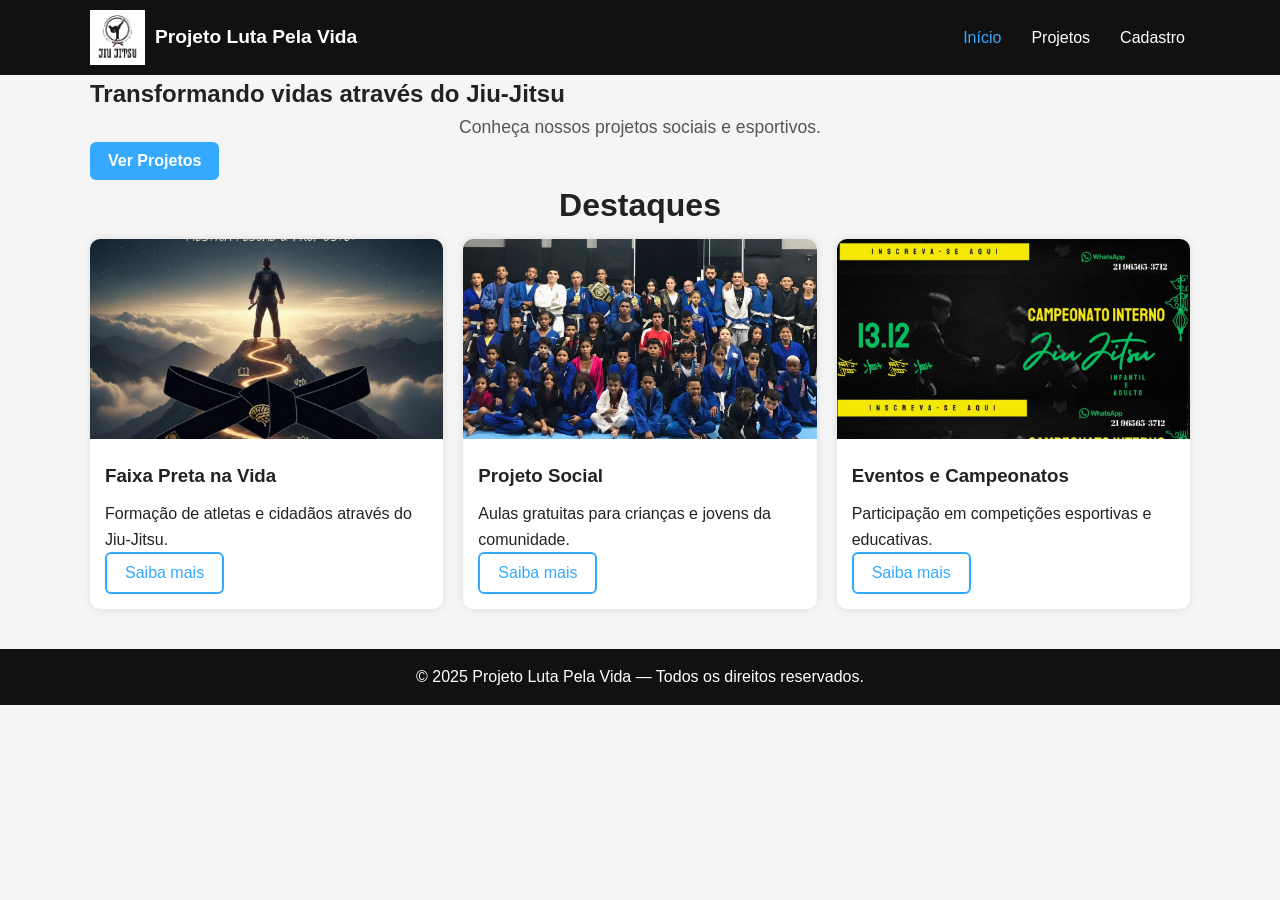
==== index.html @ c26e2a67 "Primeiro commit da parte 4" ====
<!DOCTYPE html>
<html lang="pt-BR">
<head>
<meta charset="UTF-8">
<meta name="viewport" content="width=device-width, initial-scale=1.0">
<title>Projeto Luta Pela Vida</title>
<link rel="stylesheet" href="assets/css/style.css">
</head>

<body>

<header class="header">
  <div class="container">
    <div class="brand">
      <img src="assets/images/logo.png" alt="Logo Projeto Luta Pela Vida">
      <div class="brand-title">Projeto Luta Pela Vida</div>
    </div>

    <nav class="nav" aria-label="Menu principal">
      <ul>
        <li><a href="index.html" class="active">Início</a></li>
        <li class="has-dropdown" tabindex="0">
          <a href="projetos.html">Projetos</a>
          <div class="dropdown" role="menu" aria-hidden="true">
            <a href="pages/projetos.html#faixa-preta">Faixa Preta</a>
            <a href="pages/projetos.html#formacao">Formação</a>
            <a href="pages/projetos.html#camp">Camp</a>
          </div>
        </li>
        <li><a href="pages/cadastro.html">Cadastro</a></li>
      </ul>
    </nav>

    <button class="hamburger" aria-label="Abrir menu">
      <span class="bar"></span><span class="bar"></span><span class="bar"></span>
    </button>
  </div>

  <div class="mobile-nav" aria-hidden="true">
    <div class="panel">
      <a href="index.html">Início</a>
     <a href="pages/projetos.html">Projetos</a>
      <a href="pages/cadastro.html">Cadastro</a>
    </div>
  </div>
</header>

<main>

<!-- HERO -->
<section class="hero-inicial">
    <div class="container text-center">
        <h1>Transformando vidas através do Jiu-Jitsu</h1>
        <p class="lead">Conheça nossos projetos sociais e esportivos.</p>
        <button class="btn btn-primary" onclick="window.location='projetos.html'">Ver Projetos</button>
    </div>
</section>

<!-- CARDS DESTAQUES -->
<section class="container mt-3">
  <h2 class="section-title">Destaques</h2>

  <div class="cards">
    <article class="card">
      <img src="assets/images/projeto3.jpeg" alt="Faixa Preta na Vida">
      <div class="card-body">
        <h3>Faixa Preta na Vida</h3>
        <p>Formação de atletas e cidadãos através do Jiu-Jitsu.</p>
        <button class="btn btn-outline" onclick="window.location='projetos.html'">Saiba mais</button>
      </div>
    </article>

    <article class="card">
      <img src="assets/images/projeto1.jpeg" alt="Projeto Social">
      <div class="card-body">
        <h3>Projeto Social</h3>
        <p>Aulas gratuitas para crianças e jovens da comunidade.</p>
        <button class="btn btn-outline" onclick="window.location='projetos.html'">Saiba mais</button>
      </div>
    </article>

    <article class="card">
      <img src="assets/images/projeto2.jpeg" alt="Eventos e Campeonatos">
      <div class="card-body">
        <h3>Eventos e Campeonatos</h3>
        <p>Participação em competições esportivas e educativas.</p>
        <button class="btn btn-outline" onclick="window.location='projetos.html'">Saiba mais</button>
      </div>
    </article>
  </div>
</section>

</main>

<footer class="footer">
  <p>&copy; 2025 Projeto Luta Pela Vida — Todos os direitos reservados.</p>
</footer>

<script src="assets/js/main.js" defer></script>
</body>
</html>
---- assets/css/style.css ----
/* ------------------------------ */
/* RESET / BASE */
/* ------------------------------ */
* {
  margin: 0;
  padding: 0;
  box-sizing: border-box;
}

html {
  scroll-behavior: smooth;
}

body {
  font-family: Arial, Helvetica, sans-serif;
  background: #f5f5f5;
  color: #222;
  line-height: 1.6;
}

/* Containers */
.container {
  width: 90%;
  max-width: 1100px;
  margin: auto;
}

.mt-2 {
  margin-top: 2rem;
}

/* Global titles */
h2 {
  font-size: 2rem;
  margin-bottom: .5rem;
  text-align: center;
}

.lead {
  text-align: center;
  font-size: 1.1rem;
  color: #555;
}

/* ------------------------------ */
/* HEADER */
/* ------------------------------ */
.header {
  background: #111;
  padding: 10px 0;
  color: #fff;
  position: sticky;
  top: 0;
  z-index: 1000;
}

.header .container {
  display: flex;
  align-items: center;
  justify-content: space-between;
}

.brand {
  display: flex;
  align-items: center;
  gap: 10px;
}

.brand img {
  height: 55px;
}

.brand-title {
  font-size: 1.2rem;
  font-weight: bold;
}

/* Menu desktop */
.nav ul {
  list-style: none;
  display: flex;
  gap: 20px;
}

.nav a {
  color: #fff;
  text-decoration: none;
  font-size: 1rem;
  padding: 8px 5px;
  transition: .2s;
}

.nav a:hover,
.nav a.active {
  color: #35a9ff;
}

/* Dropdown */
.has-dropdown {
  position: relative;
}

.dropdown {
  position: absolute;
  top: 35px;
  left: 0;
  background: #222;
  padding: 10px;
  border-radius: 6px;
  display: none;
  flex-direction: column;
  min-width: 160px;
}

.has-dropdown:hover .dropdown {
  display: flex;
}

.dropdown a {
  color: #fff !important;
  padding: 6px 0;
}

.dropdown a:hover {
  color: #35a9ff !important;
}

/* ------------------------------ */
/* MENU MOBILE */
/* ------------------------------ */
.hamburger {
  display: none;
  flex-direction: column;
  gap: 5px;
  background: transparent;
  border: none;
  cursor: pointer;
}

.hamburger .bar {
  height: 3px;
  width: 25px;
  background: #fff;
}

.mobile-nav {
  display: none;
  background: #111;
  padding: 20px;
}

.mobile-nav a {
  display: block;
  color: #fff;
  padding: 12px 0;
  font-size: 1.1rem;
  text-decoration: none;
}

/* ------------------------------ */
/* HERO (títulos principais das páginas) */
/* ------------------------------ */
.hero {
  padding: 60px 0 20px;
}

/* ------------------------------ */
/* CARDS DE PROJETOS */
/* ------------------------------ */
.cards {
  display: grid;
  grid-template-columns: repeat(auto-fit, minmax(290px, 1fr));
  gap: 20px;
  margin-bottom: 40px;
}

.card {
  background: #fff;
  border-radius: 10px;
  overflow: hidden;
  box-shadow: 0 0 8px rgba(0,0,0,0.1);
  transition: .3s;
}

.card:hover {
  transform: translateY(-4px);
}

.card img {
  width: 100%;
  height: 200px;
  object-fit: cover;
}

.card-body {
  padding: 15px;
}

.card-body h3 {
  margin-bottom: 10px;
}

/* Badges */
.badges {
  display: flex;
  gap: 8px;
}

.badge {
  background: #35a9ff;
  color: #fff;
  padding: 4px 8px;
  font-size: .8rem;
  border-radius: 5px;
}

.badge--sec {
  background: #222;
}

/* Footer */
footer {
  margin-top: 40px;
  background: #111;
  color: #fff;
  text-align: center;
  padding: 15px 0;
}

/* ------------------------------ */
/* FORMULÁRIOS (cadastro.html) */
/* ------------------------------ */
.form-card {
  background: #fff;
  padding: 25px;
  border-radius: 10px;
  max-width: 600px;
  margin: 20px auto 60px;
  box-shadow: 0 0 10px rgba(0,0,0,0.1);
}

.form-group {
  margin-bottom: 15px;
}

.form-group label {
  font-weight: bold;
  display: block;
  margin-bottom: 4px;
}

.form-group input,
.form-group select {
  width: 100%;
  padding: 10px;
  border: 1px solid #ccc;
  border-radius: 6px;
}

/* Buttons */
.btn {
  cursor: pointer;
  border: none;
  padding: 10px 18px;
  font-size: 1rem;
  border-radius: 6px;
}

.btn-primary {
  background: #35a9ff;
  color: #fff;
  font-weight: bold;
}

.btn-outline {
  background: transparent;
  color: #35a9ff;
  border: 2px solid #35a9ff;
}

.w-100 {
  width: 100%;
}

.sucesso {
  color: green;
  font-weight: bold;
  text-align: center;
  margin-top: 20px;
}

/* ------------------------------ */
/* RESPONSIVO */
/* ------------------------------ */
@media (max-width: 768px) {
  .nav {
    display: none;
  }

  .hamburger {
    display: flex;
  }

  .mobile-nav {
    display: block;
  }
}
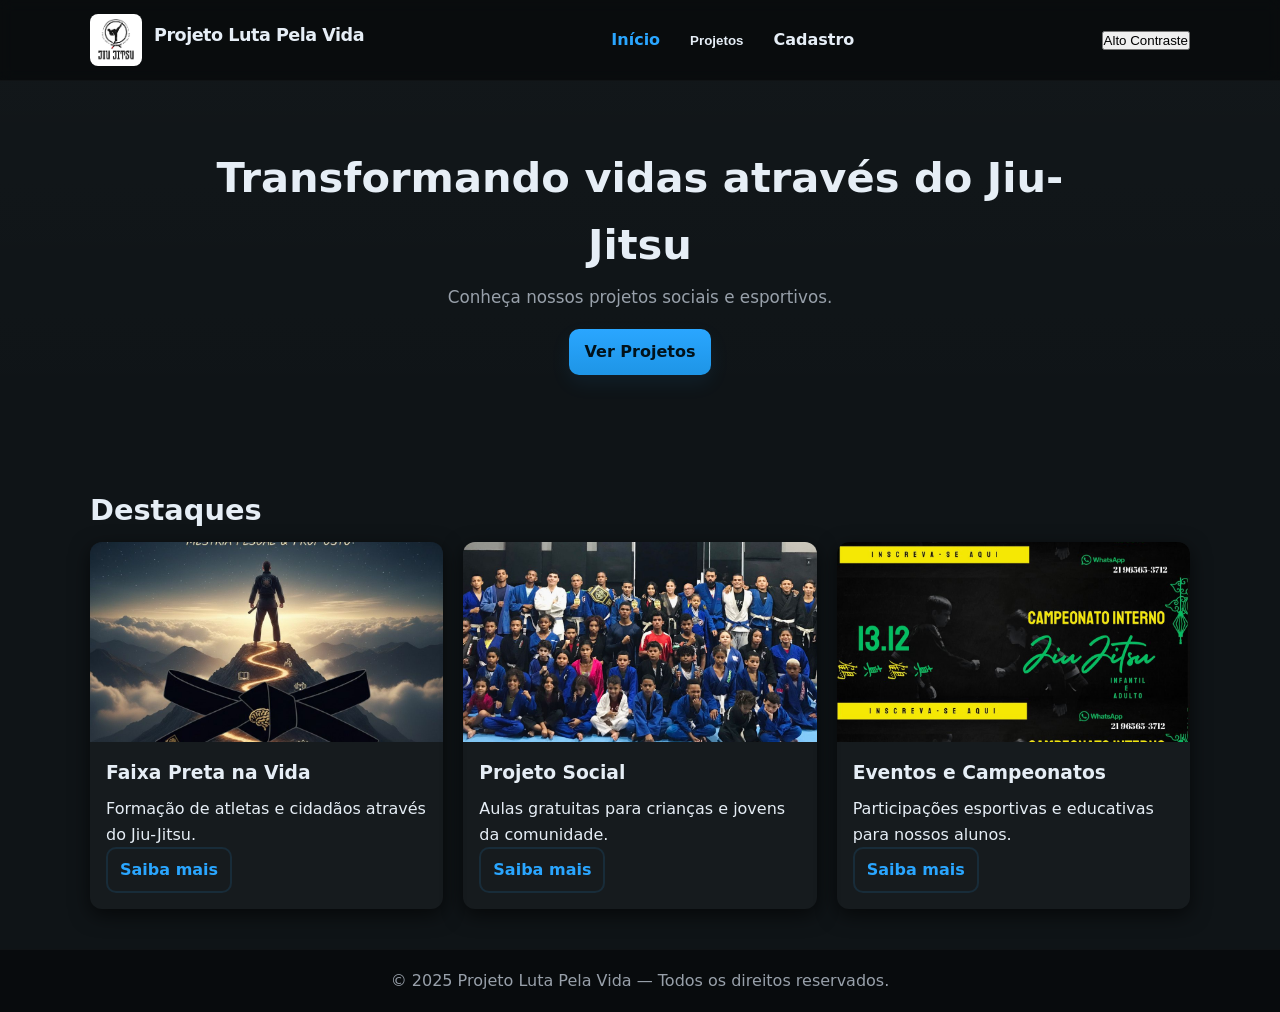
==== commit 95d356b0: "Atualização do layout e correções de CSS" ====
--- a/index.html
+++ b/index.html
@@ -1,95 +1,104 @@
 <!DOCTYPE html>
 <html lang="pt-BR">
 <head>
-<meta charset="UTF-8">
-<meta name="viewport" content="width=device-width, initial-scale=1.0">
+<meta charset="UTF-8" />
+<meta name="viewport" content="width=device-width, initial-scale=1.0" />
 <title>Projeto Luta Pela Vida</title>
-<link rel="stylesheet" href="assets/css/style.css">
+<link rel="stylesheet" href="assets/css/style.css" />
 </head>
+<body>
 
-<body>
+<a href="#conteudo-principal" class="skip-link">Pular para o conteúdo</a>
 
 <header class="header">
   <div class="container">
     <div class="brand">
-      <img src="assets/images/logo.png" alt="Logo Projeto Luta Pela Vida">
-      <div class="brand-title">Projeto Luta Pela Vida</div>
+      <img src="assets/images/logo.png" alt="Logo Projeto Luta Pela Vida" />
+      <h1 class="brand-title">Projeto Luta Pela Vida</h1>
     </div>
 
     <nav class="nav" aria-label="Menu principal">
       <ul>
         <li><a href="index.html" class="active">Início</a></li>
-        <li class="has-dropdown" tabindex="0">
-          <a href="projetos.html">Projetos</a>
-          <div class="dropdown" role="menu" aria-hidden="true">
-            <a href="pages/projetos.html#faixa-preta">Faixa Preta</a>
-            <a href="pages/projetos.html#formacao">Formação</a>
-            <a href="pages/projetos.html#camp">Camp</a>
+
+        <li class="has-dropdown">
+          <button 
+            class="dropdown-btn" 
+            aria-expanded="false" 
+            aria-controls="menu-projetos">
+            Projetos
+          </button>
+
+          <div id="menu-projetos" class="dropdown" role="menu" aria-hidden="true">
+            <a role="menuitem" href="pages/projetos.html#faixa-preta">Faixa Preta</a>
+            <a role="menuitem" href="pages/projetos.html#formacao">Formação</a>
+            <a role="menuitem" href="pages/projetos.html#camp">Camp</a>
           </div>
         </li>
+
         <li><a href="pages/cadastro.html">Cadastro</a></li>
       </ul>
     </nav>
 
-    <button class="hamburger" aria-label="Abrir menu">
-      <span class="bar"></span><span class="bar"></span><span class="bar"></span>
+    <button class="hamburger" aria-label="Abrir menu" aria-expanded="false" aria-controls="mobile-nav">
+      <span class="bar"></span>
+      <span class="bar"></span>
+      <span class="bar"></span>
     </button>
+
+    <button id="btn-contraste" class="btn-contraste" aria-pressed="false">Alto Contraste</button>
   </div>
 
-  <div class="mobile-nav" aria-hidden="true">
+  <nav id="mobile-nav" class="mobile-nav" aria-hidden="true">
     <div class="panel">
       <a href="index.html">Início</a>
-     <a href="pages/projetos.html">Projetos</a>
+      <a href="pages/projetos.html">Projetos</a>
       <a href="pages/cadastro.html">Cadastro</a>
     </div>
-  </div>
+  </nav>
 </header>
 
-<main>
+<main id="conteudo-principal">
+  <section class="hero-inicial">
+    <div class="container hero-content">
+      <h2>Transformando vidas através do Jiu-Jitsu</h2>
+      <p class="lead">Conheça nossos projetos sociais e esportivos.</p>
+      <a class="btn btn-primary" href="pages/projetos.html">Ver Projetos</a>
+    </div>
+  </section>
 
-<!-- HERO -->
-<section class="hero-inicial">
-    <div class="container text-center">
-        <h1>Transformando vidas através do Jiu-Jitsu</h1>
-        <p class="lead">Conheça nossos projetos sociais e esportivos.</p>
-        <button class="btn btn-primary" onclick="window.location='projetos.html'">Ver Projetos</button>
+  <section class="container mt-3">
+    <h2 class="section-title">Destaques</h2>
+
+    <div class="cards">
+      <article class="card card-click" tabindex="0" role="link" aria-label="Faixa Preta na Vida">
+        <img src="assets/images/projeto3.jpeg" alt="Faixa Preta na Vida">
+        <div class="card-body">
+          <h3>Faixa Preta na Vida</h3>
+          <p>Formação de atletas e cidadãos através do Jiu-Jitsu.</p>
+          <a class="btn btn-outline" href="pages/projetos.html#faixa-preta">Saiba mais</a>
+        </div>
+      </article>
+
+      <article class="card card-click" tabindex="0" role="link" aria-label="Projeto Social de Formação">
+        <img src="assets/images/projeto1.jpeg" alt="Projeto Social">
+        <div class="card-body">
+          <h3>Projeto Social</h3>
+          <p>Aulas gratuitas para crianças e jovens da comunidade.</p>
+          <a class="btn btn-outline" href="pages/projetos.html#formacao">Saiba mais</a>
+        </div>
+      </article>
+
+      <article class="card card-click" tabindex="0" role="link" aria-label="Eventos e Campeonatos">
+        <img src="assets/images/projeto2.jpeg" alt="Eventos e Campeonatos">
+        <div class="card-body">
+          <h3>Eventos e Campeonatos</h3>
+          <p>Participações esportivas e educativas para nossos alunos.</p>
+          <a class="btn btn-outline" href="pages/projetos.html#camp">Saiba mais</a>
+        </div>
+      </article>
     </div>
-</section>
-
-<!-- CARDS DESTAQUES -->
-<section class="container mt-3">
-  <h2 class="section-title">Destaques</h2>
-
-  <div class="cards">
-    <article class="card">
-      <img src="assets/images/projeto3.jpeg" alt="Faixa Preta na Vida">
-      <div class="card-body">
-        <h3>Faixa Preta na Vida</h3>
-        <p>Formação de atletas e cidadãos através do Jiu-Jitsu.</p>
-        <button class="btn btn-outline" onclick="window.location='projetos.html'">Saiba mais</button>
-      </div>
-    </article>
-
-    <article class="card">
-      <img src="assets/images/projeto1.jpeg" alt="Projeto Social">
-      <div class="card-body">
-        <h3>Projeto Social</h3>
-        <p>Aulas gratuitas para crianças e jovens da comunidade.</p>
-        <button class="btn btn-outline" onclick="window.location='projetos.html'">Saiba mais</button>
-      </div>
-    </article>
-
-    <article class="card">
-      <img src="assets/images/projeto2.jpeg" alt="Eventos e Campeonatos">
-      <div class="card-body">
-        <h3>Eventos e Campeonatos</h3>
-        <p>Participação em competições esportivas e educativas.</p>
-        <button class="btn btn-outline" onclick="window.location='projetos.html'">Saiba mais</button>
-      </div>
-    </article>
-  </div>
-</section>
-
+  </section>
 </main>
 
 <footer class="footer">
--- a/assets/css/style.css
+++ b/assets/css/style.css
@@ -1,307 +1,178 @@
-/* ------------------------------ */
+/* -----------------------------------------------------------
+   STYLE: Dark Minimalista Premium
+   ----------------------------------------------------------- */
+
 /* RESET / BASE */
-/* ------------------------------ */
-* {
-  margin: 0;
-  padding: 0;
-  box-sizing: border-box;
+* { margin:0; padding:0; box-sizing:border-box; }
+html { scroll-behavior:smooth; }
+body {
+  font-family: Inter, system-ui, "Helvetica Neue", Arial, sans-serif;
+  background: var(--bg);
+  color: var(--text);
+  line-height:1.6;
+  -webkit-font-smoothing:antialiased;
+  -moz-osx-font-smoothing:grayscale;
 }
 
-html {
-  scroll-behavior: smooth;
+/* VARIÁVEIS (dark premium) */
+:root{
+  --bg: #0f1417;
+  --surface: rgba(255,255,255,0.02);
+  --card-bg: rgba(255,255,255,0.03);
+  --glass: linear-gradient(180deg, rgba(255,255,255,0.02), rgba(255,255,255,0.015));
+  --text: #e6eef6;
+  --muted: #98a0aa;
+  --primary: #2aa6ff;
+  --primary-600: #1e95e6;
+  --accent: #7afcff;
+  --header-bg: rgba(8,10,12,0.8);
+  --footer-bg: rgba(8,10,12,0.85);
+  --card-shadow: 0 6px 20px rgba(0,0,0,0.6);
+  --focus-ring: 3px solid rgba(42,166,255,0.22);
+  --radius: 12px;
 }
 
-body {
-  font-family: Arial, Helvetica, sans-serif;
-  background: #f5f5f5;
-  color: #222;
-  line-height: 1.6;
+/* Dark variations (optional) */
+.dark-mode { /* kept for compatibility */
+  --bg:#0b0f11;
 }
 
-/* Containers */
-.container {
-  width: 90%;
-  max-width: 1100px;
-  margin: auto;
+/* Alto contraste style */
+.high-contrast {
+  --bg: #000;
+  --text: #fff;
+  --primary: #ff0;
+  --card-bg: #000;
 }
 
-.mt-2 {
-  margin-top: 2rem;
+/* SKIP LINK */
+.skip-link {
+  position:absolute; left:10px; top:-60px;
+  background:var(--primary); color:#001;
+  padding:10px 14px; border-radius:8px; z-index:9999;
+  font-weight:700; transition:0.22s;
+}
+.skip-link:focus { top:12px; outline:none; }
+
+/* CONTAINERS */
+.container { width:90%; max-width:1100px; margin:0 auto; }
+.mt-2 { margin-top:2rem; }
+.mt-3 { margin-top:3rem; }
+.text-center { text-align:center; }
+
+/* TYPO */
+h1,h2,h3 { color:var(--text); margin-bottom:.6rem; }
+h1 { font-size:2.2rem; letter-spacing:-0.5px; }
+h2 { font-size:1.8rem; }
+.lead { color:var(--muted); font-size:1.05rem; }
+
+/* HEADER */
+.header {
+  background: var(--header-bg);
+  backdrop-filter: blur(6px);
+  padding:14px 0;
+  position:sticky; top:0; z-index:1000;
+  border-bottom: 1px solid rgba(255,255,255,0.03);
+}
+.header .container { display:flex; align-items:center; justify-content:space-between; gap:12px; }
+.brand { display:flex; align-items:center; gap:12px; }
+.brand img { height:52px; border-radius:8px; }
+.brand-title { font-size:1.1rem; font-weight:700; color:var(--text); }
+
+/* NAV */
+.nav ul { list-style:none; display:flex; gap:18px; align-items:center; }
+.nav a, .dropdown-btn {
+  color:var(--text); text-decoration:none; font-weight:600;
+  background:none; border:none; cursor:pointer; padding:8px 6px; border-radius:8px;
+}
+.nav a.active { color:var(--primary); }
+.nav a:hover, .dropdown-btn:hover { color:var(--primary); transform:translateY(-1px); }
+
+/* focus styles */
+a:focus, button:focus, input:focus, select:focus { outline:var(--focus-ring); outline-offset:3px; }
+
+/* DROPDOWN */
+.has-dropdown { position:relative; }
+.dropdown {
+  position:absolute; top:54px; left:0;
+  background:var(--card-bg); min-width:200px;
+  padding:10px; border-radius:10px; box-shadow:var(--card-shadow);
+  display:none; flex-direction:column; gap:6px; z-index:900;
+}
+.dropdown[aria-hidden="false"] { display:flex; }
+.dropdown a { color:var(--text); padding:8px 10px; border-radius:8px; text-decoration:none; }
+.dropdown a:hover { background:rgba(42,166,255,0.06); color:var(--primary); }
+
+/* HAMBURGER */
+.hamburger { display:none; background:none; border:none; cursor:pointer; padding:8px; border-radius:8px; }
+.hamburger .bar { width:26px; height:3px; background:var(--text); display:block; margin:4px 0; border-radius:2px; }
+
+/* MOBILE NAV */
+.mobile-nav { display:none; background:var(--header-bg); padding:18px; border-top:1px solid rgba(255,255,255,0.03); }
+.mobile-nav[aria-hidden="false"] { display:block; }
+.mobile-nav .panel a { display:block; padding:10px 0; color:var(--text); text-decoration:none; }
+
+/* HERO */
+.hero-inicial { padding:64px 0; background: linear-gradient(180deg, rgba(255,255,255,0.01), transparent); }
+.hero-content { max-width:920px; margin:0 auto; text-align:center; }
+.hero-content h2 { font-size:2.6rem; margin-bottom:6px; color:var(--text); }
+.hero-content .lead { margin-bottom:18px; }
+
+/* CARDS */
+.cards { display:grid; grid-template-columns:repeat(auto-fit,minmax(260px,1fr)); gap:20px; margin-bottom:30px; }
+.card {
+  background:var(--card-bg); border-radius:12px; overflow:hidden; box-shadow:var(--card-shadow);
+  transition:transform .28s ease, box-shadow .28s ease;
+}
+.card:hover { transform:translateY(-8px); box-shadow:0 20px 40px rgba(0,0,0,0.55); cursor:pointer; }
+.card img { width:100%; height:200px; object-fit:cover; display:block; }
+.card-body { padding:16px; color:var(--text); }
+.card-body h3 { margin-bottom:8px; }
+
+/* small utility */
+.w-100 { width:100%; display:inline-block; }
+
+/* FORMS */
+.form-card {
+  background:var(--card-bg); padding:20px; border-radius:12px; box-shadow:var(--card-shadow);
+  max-width:720px; margin:0 auto;
+}
+.form-group { margin-bottom:14px; display:flex; flex-direction:column; gap:8px; }
+label { color:var(--muted); font-weight:600; font-size:.95rem; }
+input[type="text"], input[type="number"], input[type="tel"], select {
+  background:transparent; border:1px solid rgba(255,255,255,0.06); color:var(--text);
+  padding:10px 12px; border-radius:8px; font-size:1rem;
+}
+input::placeholder { color: rgba(200,200,200,0.12); }
+input:invalid { box-shadow:0 0 0 3px rgba(255,0,0,0.06); }
+
+/* BUTTONS */
+.btn { padding:10px 16px; border-radius:10px; font-weight:700; text-decoration:none; display:inline-block; }
+.btn-primary { background:linear-gradient(180deg,var(--primary),var(--primary-600)); color:#02121a; box-shadow:0 8px 20px rgba(42,166,255,0.08); }
+.btn-outline { background:transparent; color:var(--primary); border:2px solid rgba(42,166,255,0.12); padding:8px 12px; }
+
+/* MENSAGENS */
+.sucesso { color:#8fe08f; font-weight:700; }
+
+/* FOOTER */
+.footer { margin-top:40px; background:var(--footer-bg); color:var(--muted); text-align:center; padding:18px 0; border-top:1px solid rgba(255,255,255,0.03); }
+
+/* ANIMATIONS */
+@keyframes fadeIn { from { opacity:0; transform:translateY(6px);} to { opacity:1; transform:none; } }
+.card { animation: fadeIn .45s ease both; }
+
+/* RESPONSIVE */
+@media (max-width: 880px){
+  .nav { display:none; }
+  .hamburger { display:block; }
+  .brand-title { font-size:1rem; }
+}
+@media (max-width: 480px){
+  .hero-content h2 { font-size:1.6rem; }
+  .card img { height:160px; }
 }
 
-/* Global titles */
-h2 {
-  font-size: 2rem;
-  margin-bottom: .5rem;
-  text-align: center;
-}
-
-.lead {
-  text-align: center;
-  font-size: 1.1rem;
-  color: #555;
-}
-
-/* ------------------------------ */
-/* HEADER */
-/* ------------------------------ */
-.header {
-  background: #111;
-  padding: 10px 0;
-  color: #fff;
-  position: sticky;
-  top: 0;
-  z-index: 1000;
-}
-
-.header .container {
-  display: flex;
-  align-items: center;
-  justify-content: space-between;
-}
-
-.brand {
-  display: flex;
-  align-items: center;
-  gap: 10px;
-}
-
-.brand img {
-  height: 55px;
-}
-
-.brand-title {
-  font-size: 1.2rem;
-  font-weight: bold;
-}
-
-/* Menu desktop */
-.nav ul {
-  list-style: none;
-  display: flex;
-  gap: 20px;
-}
-
-.nav a {
-  color: #fff;
-  text-decoration: none;
-  font-size: 1rem;
-  padding: 8px 5px;
-  transition: .2s;
-}
-
-.nav a:hover,
-.nav a.active {
-  color: #35a9ff;
-}
-
-/* Dropdown */
-.has-dropdown {
-  position: relative;
-}
-
-.dropdown {
-  position: absolute;
-  top: 35px;
-  left: 0;
-  background: #222;
-  padding: 10px;
-  border-radius: 6px;
-  display: none;
-  flex-direction: column;
-  min-width: 160px;
-}
-
-.has-dropdown:hover .dropdown {
-  display: flex;
-}
-
-.dropdown a {
-  color: #fff !important;
-  padding: 6px 0;
-}
-
-.dropdown a:hover {
-  color: #35a9ff !important;
-}
-
-/* ------------------------------ */
-/* MENU MOBILE */
-/* ------------------------------ */
-.hamburger {
-  display: none;
-  flex-direction: column;
-  gap: 5px;
-  background: transparent;
-  border: none;
-  cursor: pointer;
-}
-
-.hamburger .bar {
-  height: 3px;
-  width: 25px;
-  background: #fff;
-}
-
-.mobile-nav {
-  display: none;
-  background: #111;
-  padding: 20px;
-}
-
-.mobile-nav a {
-  display: block;
-  color: #fff;
-  padding: 12px 0;
-  font-size: 1.1rem;
-  text-decoration: none;
-}
-
-/* ------------------------------ */
-/* HERO (títulos principais das páginas) */
-/* ------------------------------ */
-.hero {
-  padding: 60px 0 20px;
-}
-
-/* ------------------------------ */
-/* CARDS DE PROJETOS */
-/* ------------------------------ */
-.cards {
-  display: grid;
-  grid-template-columns: repeat(auto-fit, minmax(290px, 1fr));
-  gap: 20px;
-  margin-bottom: 40px;
-}
-
-.card {
-  background: #fff;
-  border-radius: 10px;
-  overflow: hidden;
-  box-shadow: 0 0 8px rgba(0,0,0,0.1);
-  transition: .3s;
-}
-
-.card:hover {
-  transform: translateY(-4px);
-}
-
-.card img {
-  width: 100%;
-  height: 200px;
-  object-fit: cover;
-}
-
-.card-body {
-  padding: 15px;
-}
-
-.card-body h3 {
-  margin-bottom: 10px;
-}
-
-/* Badges */
-.badges {
-  display: flex;
-  gap: 8px;
-}
-
-.badge {
-  background: #35a9ff;
-  color: #fff;
-  padding: 4px 8px;
-  font-size: .8rem;
-  border-radius: 5px;
-}
-
-.badge--sec {
-  background: #222;
-}
-
-/* Footer */
-footer {
-  margin-top: 40px;
-  background: #111;
-  color: #fff;
-  text-align: center;
-  padding: 15px 0;
-}
-
-/* ------------------------------ */
-/* FORMULÁRIOS (cadastro.html) */
-/* ------------------------------ */
-.form-card {
-  background: #fff;
-  padding: 25px;
-  border-radius: 10px;
-  max-width: 600px;
-  margin: 20px auto 60px;
-  box-shadow: 0 0 10px rgba(0,0,0,0.1);
-}
-
-.form-group {
-  margin-bottom: 15px;
-}
-
-.form-group label {
-  font-weight: bold;
-  display: block;
-  margin-bottom: 4px;
-}
-
-.form-group input,
-.form-group select {
-  width: 100%;
-  padding: 10px;
-  border: 1px solid #ccc;
-  border-radius: 6px;
-}
-
-/* Buttons */
-.btn {
-  cursor: pointer;
-  border: none;
-  padding: 10px 18px;
-  font-size: 1rem;
-  border-radius: 6px;
-}
-
-.btn-primary {
-  background: #35a9ff;
-  color: #fff;
-  font-weight: bold;
-}
-
-.btn-outline {
-  background: transparent;
-  color: #35a9ff;
-  border: 2px solid #35a9ff;
-}
-
-.w-100 {
-  width: 100%;
-}
-
-.sucesso {
-  color: green;
-  font-weight: bold;
-  text-align: center;
-  margin-top: 20px;
-}
-
-/* ------------------------------ */
-/* RESPONSIVO */
-/* ------------------------------ */
-@media (max-width: 768px) {
-  .nav {
-    display: none;
-  }
-
-  .hamburger {
-    display: flex;
-  }
-
-  .mobile-nav {
-    display: block;
-  }
-}
+/* HIGH CONTRAST OVERRIDES */
+.high-contrast { background:#000; color:#fff; }
+.high-contrast .dropdown a { color:#000; }
+.high-contrast .btn-contraste { background:#fff; color:#000; border:2px solid #fff; }
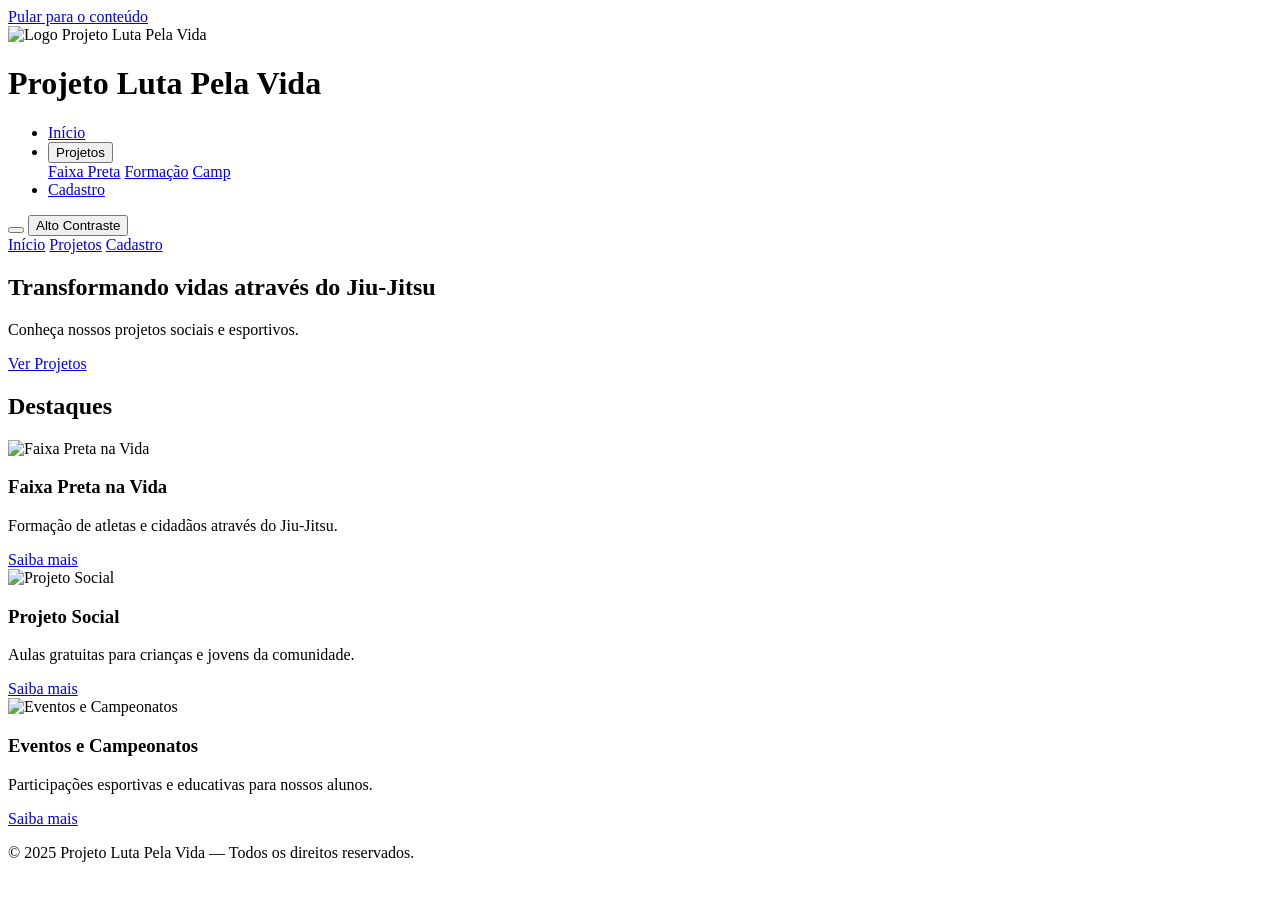
==== commit 6dd131aa: "Atualiza projeto Luta Pela Vida – correções de links e CSS" ====
--- a/index.html
+++ b/index.html
@@ -4,7 +4,7 @@
 <meta charset="UTF-8" />
 <meta name="viewport" content="width=device-width, initial-scale=1.0" />
 <title>Projeto Luta Pela Vida</title>
-<link rel="stylesheet" href="assets/css/style.css" />
+<link rel="stylesheet" href="/projeto-luta-pela-vida-parte-4/assets/css/style.css" />
 </head>
 <body>
 
@@ -13,37 +13,29 @@
 <header class="header">
   <div class="container">
     <div class="brand">
-      <img src="assets/images/logo.png" alt="Logo Projeto Luta Pela Vida" />
+      <img src="/projeto-luta-pela-vida-parte-4/assets/images/logo.png" alt="Logo Projeto Luta Pela Vida" />
       <h1 class="brand-title">Projeto Luta Pela Vida</h1>
     </div>
 
     <nav class="nav" aria-label="Menu principal">
       <ul>
-        <li><a href="index.html" class="active">Início</a></li>
+        <li><a href="/projeto-luta-pela-vida-parte-4/index.html" class="active">Início</a></li>
 
         <li class="has-dropdown">
-          <button 
-            class="dropdown-btn" 
-            aria-expanded="false" 
-            aria-controls="menu-projetos">
-            Projetos
-          </button>
-
+          <button class="dropdown-btn" aria-expanded="false" aria-controls="menu-projetos">Projetos</button>
           <div id="menu-projetos" class="dropdown" role="menu" aria-hidden="true">
-            <a role="menuitem" href="pages/projetos.html#faixa-preta">Faixa Preta</a>
-            <a role="menuitem" href="pages/projetos.html#formacao">Formação</a>
-            <a role="menuitem" href="pages/projetos.html#camp">Camp</a>
+            <a role="menuitem" href="/projeto-luta-pela-vida-parte-4/pages/projetos.html#faixa-preta">Faixa Preta</a>
+            <a role="menuitem" href="/projeto-luta-pela-vida-parte-4/pages/projetos.html#formacao">Formação</a>
+            <a role="menuitem" href="/projeto-luta-pela-vida-parte-4/pages/projetos.html#camp">Camp</a>
           </div>
         </li>
 
-        <li><a href="pages/cadastro.html">Cadastro</a></li>
+        <li><a href="/projeto-luta-pela-vida-parte-4/pages/cadastro.html">Cadastro</a></li>
       </ul>
     </nav>
 
     <button class="hamburger" aria-label="Abrir menu" aria-expanded="false" aria-controls="mobile-nav">
-      <span class="bar"></span>
-      <span class="bar"></span>
-      <span class="bar"></span>
+      <span class="bar"></span><span class="bar"></span><span class="bar"></span>
     </button>
 
     <button id="btn-contraste" class="btn-contraste" aria-pressed="false">Alto Contraste</button>
@@ -51,9 +43,9 @@
 
   <nav id="mobile-nav" class="mobile-nav" aria-hidden="true">
     <div class="panel">
-      <a href="index.html">Início</a>
-      <a href="pages/projetos.html">Projetos</a>
-      <a href="pages/cadastro.html">Cadastro</a>
+      <a href="/projeto-luta-pela-vida-parte-4/index.html">Início</a>
+      <a href="/projeto-luta-pela-vida-parte-4/pages/projetos.html">Projetos</a>
+      <a href="/projeto-luta-pela-vida-parte-4/pages/cadastro.html">Cadastro</a>
     </div>
   </nav>
 </header>
@@ -63,38 +55,37 @@
     <div class="container hero-content">
       <h2>Transformando vidas através do Jiu-Jitsu</h2>
       <p class="lead">Conheça nossos projetos sociais e esportivos.</p>
-      <a class="btn btn-primary" href="pages/projetos.html">Ver Projetos</a>
+      <a class="btn btn-primary" href="/projeto-luta-pela-vida-parte-4/pages/projetos.html">Ver Projetos</a>
     </div>
   </section>
 
   <section class="container mt-3">
     <h2 class="section-title">Destaques</h2>
-
     <div class="cards">
       <article class="card card-click" tabindex="0" role="link" aria-label="Faixa Preta na Vida">
-        <img src="assets/images/projeto3.jpeg" alt="Faixa Preta na Vida">
+        <img src="/projeto-luta-pela-vida-parte-4/assets/images/projeto3.jpeg" alt="Faixa Preta na Vida">
         <div class="card-body">
           <h3>Faixa Preta na Vida</h3>
           <p>Formação de atletas e cidadãos através do Jiu-Jitsu.</p>
-          <a class="btn btn-outline" href="pages/projetos.html#faixa-preta">Saiba mais</a>
+          <a class="btn btn-outline" href="/projeto-luta-pela-vida-parte-4/pages/projetos.html#faixa-preta">Saiba mais</a>
         </div>
       </article>
 
       <article class="card card-click" tabindex="0" role="link" aria-label="Projeto Social de Formação">
-        <img src="assets/images/projeto1.jpeg" alt="Projeto Social">
+        <img src="/projeto-luta-pela-vida-parte-4/assets/images/projeto1.jpeg" alt="Projeto Social">
         <div class="card-body">
           <h3>Projeto Social</h3>
           <p>Aulas gratuitas para crianças e jovens da comunidade.</p>
-          <a class="btn btn-outline" href="pages/projetos.html#formacao">Saiba mais</a>
+          <a class="btn btn-outline" href="/projeto-luta-pela-vida-parte-4/pages/projetos.html#formacao">Saiba mais</a>
         </div>
       </article>
 
       <article class="card card-click" tabindex="0" role="link" aria-label="Eventos e Campeonatos">
-        <img src="assets/images/projeto2.jpeg" alt="Eventos e Campeonatos">
+        <img src="/projeto-luta-pela-vida-parte-4/assets/images/projeto2.jpeg" alt="Eventos e Campeonatos">
         <div class="card-body">
           <h3>Eventos e Campeonatos</h3>
           <p>Participações esportivas e educativas para nossos alunos.</p>
-          <a class="btn btn-outline" href="pages/projetos.html#camp">Saiba mais</a>
+          <a class="btn btn-outline" href="/projeto-luta-pela-vida-parte-4/pages/projetos.html#camp">Saiba mais</a>
         </div>
       </article>
     </div>
@@ -105,6 +96,6 @@
   <p>&copy; 2025 Projeto Luta Pela Vida — Todos os direitos reservados.</p>
 </footer>
 
-<script src="assets/js/main.js" defer></script>
+<script src="/projeto-luta-pela-vida-parte-4/assets/js/main.js" defer></script>
 </body>
 </html>
